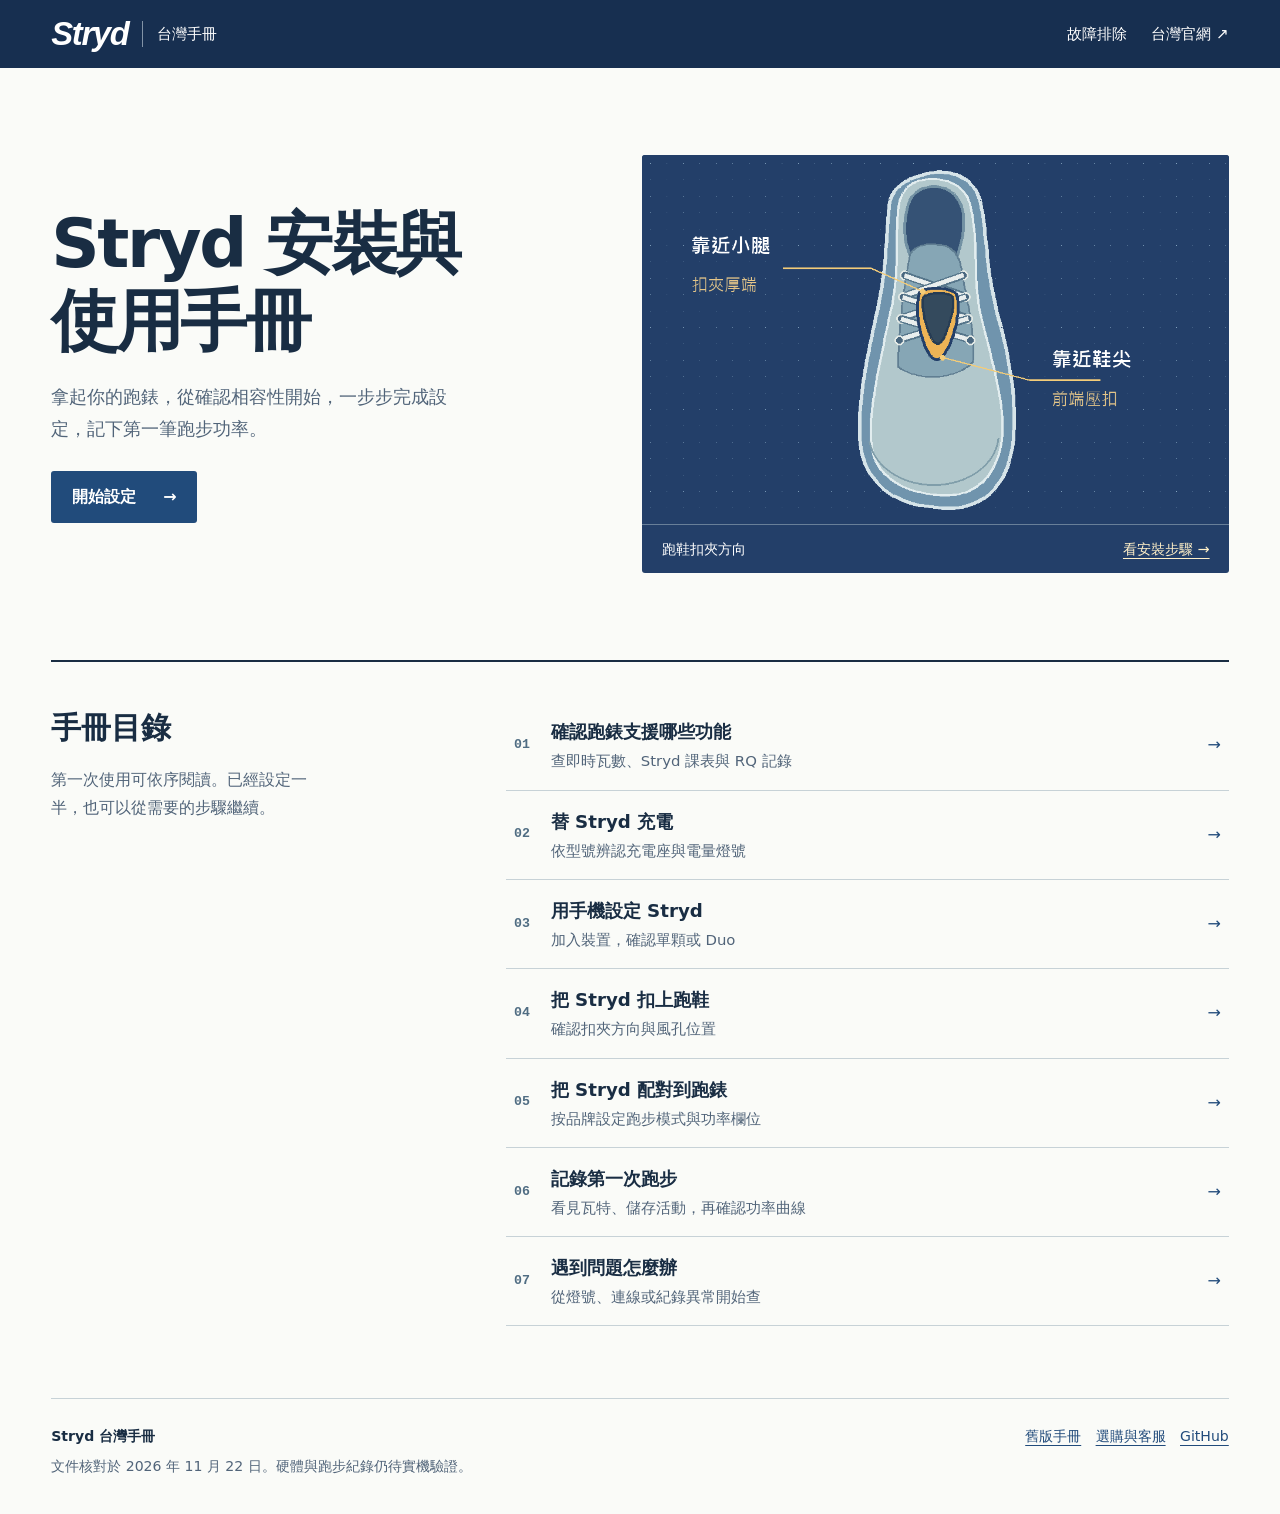
==== docs/index.html @ 36c92deb "建立繁中 Stryd 安裝手冊與 178 頁舊版對照" ====
<!doctype html>
<html lang="zh-Hant-TW">
<head>
<meta charset="utf-8">
<meta name="viewport" content="width=device-width, initial-scale=1">
<meta name="description" content="Stryd 台灣繁體中文安裝與使用手冊。依跑錶確認即時功率、課表與 RQ 同步，完成充電、鞋扣、配對和第一次跑步。">
<meta name="theme-color" content="#172f50">
<title>Stryd 台灣｜安裝與使用手冊</title>
<link rel="stylesheet" href="assets/manual.css">
<script defer src="assets/manual.js"></script>
</head>
<body>
<a class="skip" href="#main">跳至主要內容</a>
<header><div class="bar"><a class="brand" href="#home" aria-label="Stryd 台灣手冊首頁"><b>Stryd</b><span>台灣手冊</span></a>
<nav aria-label="常用連結"><a href="#help">故障排除</a><a class="twlink" href="https://www.stryd.tw/">台灣官網 ↗</a></nav></div></header>
<main id="main" tabindex="-1">
<section id="home" aria-labelledby="home-title">
<div class="hero"><div class="hero-copy"><h1 id="home-title" tabindex="-1">Stryd 安裝與<br>使用手冊</h1>
<p>拿起你的跑錶，從確認相容性開始，一步步完成設定，記下第一筆跑步功率。</p>
<a href="#watch" class="start">開始設定 <span aria-hidden="true">→</span></a>
</div><figure class="cover"><img src="assets/shoe-orientation.png" width="1000" height="630" alt="鞋面俯視示意，扣夾厚端朝小腿，前端壓扣朝鞋尖。">
<figcaption><span>跑鞋扣夾方向</span><a href="#shoe">看安裝步驟 →</a></figcaption></figure></div>
<div class="directory"><div class="directory-intro"><h2>手冊目錄</h2><p>第一次使用可依序閱讀。已經設定一半，也可以從需要的步驟繼續。</p></div>
<ol class="index-list"><li><a href="#watch"><span class="number">01</span><span><strong>確認跑錶支援哪些功能</strong><small>查即時瓦數、Stryd 課表與 RQ 記錄</small></span><span class="arrow" aria-hidden="true">→</span></a></li>
<li><a href="#charge"><span class="number">02</span><span><strong>替 Stryd 充電</strong><small>依型號辨認充電座與電量燈號</small></span><span class="arrow" aria-hidden="true">→</span></a></li>
<li><a href="#phone"><span class="number">03</span><span><strong>用手機設定 Stryd</strong><small>加入裝置，確認單顆或 Duo</small></span><span class="arrow" aria-hidden="true">→</span></a></li>
<li><a href="#shoe"><span class="number">04</span><span><strong>把 Stryd 扣上跑鞋</strong><small>確認扣夾方向與風孔位置</small></span><span class="arrow" aria-hidden="true">→</span></a></li>
<li><a href="#pair"><span class="number">05</span><span><strong>把 Stryd 配對到跑錶</strong><small>按品牌設定跑步模式與功率欄位</small></span><span class="arrow" aria-hidden="true">→</span></a></li>
<li><a href="#run"><span class="number">06</span><span><strong>記錄第一次跑步</strong><small>看見瓦特、儲存活動，再確認功率曲線</small></span><span class="arrow" aria-hidden="true">→</span></a></li>
<li><a href="#help"><span class="number">07</span><span><strong>遇到問題怎麼辦</strong><small>從燈號、連線或紀錄異常開始查</small></span><span class="arrow" aria-hidden="true">→</span></a></li></ol></div></section>
<div class="reading"><aside><a class="back" href="#home">← 手冊首頁</a><details class="mobile-menu"><summary>章節目錄</summary><nav aria-label="手機章節"><a href="#watch"><span class="number">01</span>選跑錶</a>
<a href="#charge"><span class="number">02</span>充電</a>
<a href="#phone"><span class="number">03</span>手機設定</a>
<a href="#shoe"><span class="number">04</span>安裝鞋扣</a>
<a href="#pair"><span class="number">05</span>跑錶配對</a>
<a href="#run"><span class="number">06</span>第一次跑步</a>
<a href="#help"><span class="number">07</span>故障排除</a></nav></details>
<nav class="rail" aria-label="章節目錄"><a href="#watch"><span class="number">01</span>選跑錶</a>
<a href="#charge"><span class="number">02</span>充電</a>
<a href="#phone"><span class="number">03</span>手機設定</a>
<a href="#shoe"><span class="number">04</span>安裝鞋扣</a>
<a href="#pair"><span class="number">05</span>跑錶配對</a>
<a href="#run"><span class="number">06</span>第一次跑步</a>
<a href="#help"><span class="number">07</span>故障排除</a></nav></aside>
<div class="chapters"><article id="watch" class="chapter" aria-labelledby="title-watch">
<div class="chapter-meta">安裝與使用手冊 <span>/</span> 01・共 07 節</div>
<h2 id="title-watch" tabindex="-1">確認跑錶支援哪些功能</h2><p class="dek">查即時瓦數、Stryd 課表與 RQ 記錄。</p>
<p>先在手錶的「關於」或手機的裝置頁查完整型號。同系列的不同版本也可能用不同方式執行課表，例如 Forerunner 245 和 245 Music。</p>
<div id="watch-filter" hidden><label for="brand-select">我的跑錶品牌</label><select id="brand-select"><option value="">全部品牌</option></select><span id="filter-status" role="status"></span></div>
<div class="table-wrap" role="region" aria-label="錶款與功能對照" tabindex="0">
<table>
<caption>常見錶款與三項功能</caption>
<thead><tr><th scope="col">跑錶／型號例</th><th scope="col">看 Stryd 即時瓦數</th><th scope="col">執行 Stryd 平台課表</th><th scope="col">跑後送到 RQ</th></tr></thead>
<tbody>
<tr><th scope="row"><a href="#pair-garmin">Garmin</a><br>Forerunner 165、245 Music、255、265、955、965、970；fēnix 7、8</th><td>Stryd Zones 欄位</td><td>可，透過 Garmin 行事曆</td><td>Garmin Connect</td></tr>
<tr><th scope="row"><a href="#pair-garmin">其他 Garmin</a><br>Forerunner 55、245；Instinct 2</th><td>Stryd Zones 欄位</td><td>55、245 用 Stryd Workout App；Instinct 2 僅列記錄功能</td><td>Garmin Connect</td></tr>
<tr><th scope="row"><a href="#pair-coros">COROS</a><br>PACE 2、3、4、Pro；APEX、APEX Pro、APEX 2、2 Pro、4；VERTIX、2、2S</th><td>跑步功率欄位</td><td>可，透過 COROS 行事曆</td><td>COROS</td></tr>
<tr><th scope="row"><a href="#pair-coros">COROS</a><br>NOMAD</th><td>支援外接 Stryd</td><td>原廠未列，待確認</td><td>COROS</td></tr>
<tr><th scope="row"><a href="#pair-apple">Apple Watch</a><br>如 Series 8、SE 2、Ultra 2</th><td>Stryd 手錶 App</td><td>可，在 Stryd App 執行</td><td>Apple 健康／RQ iOS</td></tr>
<tr><th scope="row"><a href="#pair-wear">Wear OS 3 以上</a><br>可安裝 Stryd Wear 的 Pixel Watch、Galaxy Watch</th><td>Stryd Wear</td><td>可，在 Stryd Wear 執行當日課表</td><td>可試 FIT 檔</td></tr>
<tr><th scope="row"><a href="#pair-suunto">Suunto</a><br>如 9、Race、Vertical 系列</th><td>支援的跑步模式</td><td>無直接匯入</td><td>可試 FIT 檔</td></tr>
<tr><th scope="row"><a href="#pair-polar">Polar</a><br>如 Pacer Pro、Vantage V3</th><td>跑步功率欄位</td><td>無直接匯入</td><td>可試 FIT 檔</td></tr>
<tr><th scope="row"><a href="#pair-amazfit">Amazfit</a><br>Balance 2</th><td>Stryd Power 欄位</td><td>無直接匯入</td><td>可試 FIT 檔</td></tr>
<tr><th scope="row"><a href="#pair-wahoo">Wahoo</a><br>ELEMNT RIVAL</th><td>跑步功率欄位</td><td>無直接匯入；可另用 TrainingPeaks</td><td>可試 FIT 檔</td></tr>
</tbody></table>
</div>
<p><strong>要把功率送到 RQ？</strong>最後一欄列的是活動傳送管道。請先記一次短跑，再到 RQ 檢查同一筆紀錄的瓦數。各錶款經不同管道傳送後是否保留功率，仍待實機驗證。<a href="#pair-rq">檢查 RQ 功率紀錄</a></p>
<p><strong>COROS PACE Pro 和 VERTIX 2S</strong> 均列在 Stryd 的相容機型頁，可使用行事曆課表。原廠設定頁開頭列舉機型時漏列這兩款，仍待逐型上錶確認。<a href="https://help.stryd.com/en/articles/6879255-coros-compatibility-with-stryd">核對原廠錶款名單</a></p>
<details><summary>我的錶是 COROS NOMAD、PACE 1，或沒有列在表裡</summary>
<p>COROS 列出 NOMAD 可連接 Stryd 並顯示功率。Stryd 的課表相容清單尚未列出 NOMAD，課表請先向原廠確認。PACE 1 與 Kiprun 500 在 Stryd 清單上列為不相容。<a href="https://support.coros.com/hc/en-us/articles/360048953391-Pairing-Stryd-with-Your-COROS-Watch">COROS 配對清單</a> · <a href="https://help.stryd.com/en/articles/6879255-coros-compatibility-with-stryd">Stryd 的 COROS 錶款清單</a></p>
<p>若錶上只能顯示配速或距離，仍可用手機 Stryd App 看功率與記錄。單顆 Stryd 也可跑後離線同步；Duo 出門前須連上相容跑錶或手機 App 才能記錄。<a href="#pair-mobile">用手機記錄</a> · <a href="https://help.stryd.com/en/articles/6879266-can-i-use-stryd-without-a-compatible-watch">原廠無相容跑錶指南</a></p>
</details>
<p class="sources"><a href="https://www.stryd.tw/post/stryd-5-watch-compatibility">台灣跑錶選購指南</a> · <a href="https://help.stryd.com/en/articles/13144031-compatible-watches-with-stryd">原廠各品牌比較</a> · <a href="https://help.stryd.com/en/articles/6879256-garmin-compatibility-with-stryd">Garmin 完整分級</a></p>

<nav class="paging" aria-label="前後章節"><a href="#home">← 手冊首頁</a><a class="next" href="#charge">下一步・充電 →</a></nav></article>
<article id="charge" class="chapter" aria-labelledby="title-charge">
<div class="chapter-meta">安裝與使用手冊 <span>/</span> 02・共 07 節</div>
<h2 id="title-charge" tabindex="-1">替 Stryd 充電</h2><p class="dek">依型號辨認充電座與電量燈號。</p>
<p>先拿出感測器和同一代的充電器。新機第一次接上電源會離開運送模式。Duo 有兩顆，兩顆都要充電。</p>
<ol>
  <li><strong>Stryd 5.0</strong>：將 USB-C 線接到磁吸鑰匙圈充電器與 USB 電源，再把感測器吸上充電器。在充電器上亮綠燈代表已充飽。</li>
  <li><strong>取下後再確認電量。</strong>用手指在 5.0 上連點兩下。綠燈表示電量充足，黃燈可在跑後補電，紅燈請先充電。</li>
</ol>
<details><summary>我用 Next Gen、風阻版或更早的型號</summary>
  <p>Next Gen 使用專用 USB-C 充電座。充電時橘燈明暗交替，充滿後恆亮。風阻版請用對應的充電座。早期無風阻款若底部沒有金屬接點，請用 Qi 無線充電盤。部分舊款電量充足時會熄燈。</p>
  <p>完成手機配對後，可在 Stryd App 的裝置資訊核對型號。2–13 是無風阻款，14–25 是風阻款，26–27 是 Next Gen，30 以上是 5.0。早期 Stryd Live 原始版本只記錄配速與距離；胸戴式 Pioneer 另有專屬說明。<a href="https://help.stryd.com/en/articles/8981054-deprecated-stryd-hardware-faq">早期產品說明</a></p>
</details>
<p class="check"><strong>完成確認</strong>　感測器已有電。若充電後沒有反應，先<a href="#help">查充電與燈號問題</a>。</p>
<p class="sources"><a href="https://help.stryd.com/en/articles/8913569-getting-started-with-stryd-single-pod">原廠首次充電說明</a> · <a href="https://help.stryd.com/en/articles/6879056-stryd-pod-technical-specifications-and-faq">各代型號與燈號</a> · <a href="https://help.stryd.com/en/articles/6879052-accessories-purchasing-chargers-clips-for-stryd">各代適用配件</a></p>

<nav class="paging" aria-label="前後章節"><a href="#watch">← 選跑錶</a><a class="next" href="#phone">下一步・手機設定 →</a></nav></article>
<article id="phone" class="chapter" aria-labelledby="title-phone">
<div class="chapter-meta">安裝與使用手冊 <span>/</span> 03・共 07 節</div>
<h2 id="title-phone" tabindex="-1">用手機設定 Stryd</h2><p class="dek">加入裝置，確認單顆或 Duo。</p>
<ol>
  <li><strong>安裝 Stryd App，登入或建立帳號。</strong>下載 <a href="https://apps.apple.com/tw/app/stryd/id938379154">iPhone 版</a>或 <a href="https://play.google.com/store/apps/details?id=com.stryd.pioneer">Android 版</a>。開啟手機藍牙，允許 App 使用藍牙，並在個人資料核對身高、體重與單位。體重會影響功率讀值。</li>
  <li><strong>在 App 裡找感測器。</strong>取下充電器，把一顆感測器靠近手機。在首次設定或右上角齒輪 <b lang="en">Settings</b> 選 <b lang="en">Pair Stryd</b>。依畫面按 <b lang="en">Continue</b>、<b lang="en">Pair</b>，找到時感測器會閃燈。</li>
  <li><strong>確認韌體。</strong>進入 <b lang="en">Settings → Paired Devices</b>，點選已配對的 Stryd。若顯示 <b lang="en">Firmware Update</b>，依提示更新，感測器放在手機旁，App 持續開在前景直到完成。</li>
</ol>
<details><summary>我有兩顆，要組成 Duo</summary>
  <p>準備兩顆 5.0，或兩顆 Next Gen。這兩代各自成組。第一顆配好後，選 <b lang="en">Pair a Second Stryd Pod</b>，依提示加入第二顆。兩顆都會閃燈。若提示更新，等兩顆都更新完成。</p>
  <p>回到裝置清單確認顯示 <b lang="en">Stryd Duo</b>。若用 Garmin，可先在裝置資訊記下組成 Duo 後的 ANT+ ID，配錶時用它核對裝置。</p>
</details>
<p class="check"><strong>完成確認</strong>　App 的已配對裝置顯示你的 Stryd 或 Stryd Duo。把感測器移離充電器並連線後，可在這裡查看電量。</p>
<p class="sources"><a href="https://help.stryd.com/en/articles/8913569-getting-started-with-stryd-single-pod">原廠單顆配對</a> · <a href="https://help.stryd.com/en/articles/8538807-pair-stryd-duo-in-the-stryd-mobile-app">原廠 Duo 配對</a> · <a href="https://help.stryd.com/en/articles/8977365-stryd-hardware-common-questions">電量與體重設定</a></p>

<nav class="paging" aria-label="前後章節"><a href="#charge">← 充電</a><a class="next" href="#shoe">下一步・安裝鞋扣 →</a></nav></article>
<article id="shoe" class="chapter" aria-labelledby="title-shoe">
<div class="chapter-meta">安裝與使用手冊 <span>/</span> 04・共 07 節</div>
<h2 id="title-shoe" tabindex="-1">把 Stryd 扣上跑鞋</h2><p class="dek">確認扣夾方向與風孔位置。</p>
<figure class="shoe"><img src="assets/shoe-orientation.png" width="1000" height="630" alt="從鞋面上方看，扣夾厚端朝小腿，前端壓扣朝鞋尖。"><figcaption>扣夾方向示意。以穿鞋者的腳為準。</figcaption></figure>
<ol>
  <li><strong>把鞋扣穿在鞋帶下方。</strong>使用與感測器同代的鞋扣。讓鞋扣落在鞋面中央，厚的一端朝腳踝，前端卡榫朝鞋尖。用四股鞋帶固定；若需用五股，先確認鞋帶沒有蓋住迎風孔。</li>
  <li><strong>先放寬端，再壓前端。</strong>感測器平面朝鞋面，把寬的一端卡進靠腳踝的厚端，再往下壓靠鞋尖的一端，直到聽見卡入聲。</li>
  <li><strong>輕碰檢查。</strong>感測器要貼穩、居中。斜鞋帶款式也要對準鞋子前進的方向。Duo 在左右鞋各扣一顆，用相近的位置固定。</li>
</ol>
<details><summary>換鞋時怎麼取下？</summary>
  <p>按下靠鞋尖的鞋扣卡榫，讓感測器鬆開後再取出。換鞋時盡量維持相同位置與方向。原廠圖文內有四股鞋帶、五股鞋帶、拆卸與斜鞋帶影片，可依鞋款觀看。</p>
</details>
<p class="check"><strong>完成確認</strong>　感測器已扣緊，鞋帶沒有擋到迎風孔，走幾步也不會晃動。</p>
<p class="sources"><a href="https://help.stryd.com/en/articles/8913569-getting-started-with-stryd-single-pod">看原廠扣鞋與拆卸示範（Step 4）</a> · <a href="https://help.stryd.com/en/articles/6879062-pace-distance-accuracy-how-to-understand-test-and-fine-tune-stryd-s-pace-distance">原廠鞋面安裝位置說明</a></p>

<nav class="paging" aria-label="前後章節"><a href="#phone">← 手機設定</a><a class="next" href="#pair">下一步・跑錶配對 →</a></nav></article>
<article id="pair" class="chapter" aria-labelledby="title-pair">
<div class="chapter-meta">安裝與使用手冊 <span>/</span> 05・共 07 節</div>
<h2 id="title-pair" tabindex="-1">把 Stryd 配對到跑錶</h2><p class="dek">按品牌設定跑步模式與功率欄位。</p>
<p>穿上已扣好 Stryd 的跑鞋，移動腳讓感測器喚醒，再打開自己平常使用的跑步模式。選下方品牌查看配對位置與成功畫面。</p>
<details id="pair-garmin"><summary>Garmin｜將 Stryd Zones 加到跑步畫面</summary>
<ol>
<li>在手機的 Stryd App 打開設定 → Connected Accounts，連接 Garmin Connect；若也要同步課表，開啟匯入活動及匯出課表權限。在已配對 Stryd 的裝置頁記下 ANT+ ID。</li>
<li>在手機開啟 Connect IQ，為這支錶安裝 <strong>Stryd Zones</strong> 資料欄位。在欄位設定填入自己的 Stryd 使用者名稱與 ANT+ ID，儲存並同步手錶。</li>
<li>手錶進入「感測器與配件」→「新增」→「步頻感測器／Foot Pod」。移動腳，選 <strong>FP-數字</strong>，核對數字與 ANT+ ID 相同。5.0 或 Duo 若搭配支援跑步動態的錶，可另配同組 ID 的 RD Pod。PWR 或藍牙 FP-STRYD 不是這一步要啟用的連線。</li>
<li>手錶進入「跑步」→「跑步設定」→「資料畫面」，新增一欄 Connect IQ → Stryd Zones。若這個跑步模式有 Garmin 內建「跑步功率」，關閉它以免混入另一組瓦數。在「系統」→「資料記錄」可選每秒記錄。</li>
</ol>
<p><strong>試跑時看這裡：</strong>切到剛加入的 Stryd Zones 畫面，小跑時瓦數會跟著變。越野或跑步機模式要分別加入欄位。若要執行課表，支援行事曆的錶在「訓練」→「訓練行事曆」選當天課表；Forerunner 55 等指定舊款則開啟獨立的 Stryd Workout App。</p>
<p class="sources"><a href="https://apps.garmin.com/en-us/apps/18fb2cf0-1a4b-430d-ad66-988c847421f4">Connect IQ 的 Stryd Zones</a> · <a href="https://help.stryd.com/en/articles/8594075-stryd-zones-data-fields-and-garmin-watch-setup-with-stryd-and-stryd-duo">原廠設定步驟</a> · <a href="https://help.stryd.com/en/articles/6879256-garmin-compatibility-with-stryd">按型號查課表方式</a></p>
</details>
<details id="pair-coros"><summary>COROS｜配對 STRYD 並加入跑步功率</summary>
<ol>
<li>手錶進入「系統」→「配件」→「新增」。PACE 2、APEX／APEX Pro、VERTIX 選 ANT+；PACE 3／4／Pro、APEX 2／2 Pro／4、VERTIX 2／2S、NOMAD 選藍牙。ANT+ 搜尋時選 <strong>STRYD</strong>；藍牙則辨識 Stryd5 或 StrydX。Duo 只要選其中一個感測器。</li>
<li>在 COROS App 的裝置頁選手錶 → 活動設定 → 跑步 → 活動資料頁，加入 Running Power（跑步功率）並儲存。回到錶上的跑步起始畫面，等 <strong>S 圖示常亮</strong>才開始，小跑時查看瓦數。</li>
<li>要將紀錄送到 Stryd，在 Stryd App 設定 → Connected Accounts 連接 COROS，並允許跑步功率資料。要看 Duo 左右平衡，先等活動進入 Stryd，再到裝置頁執行 Offline Sync。</li>
</ol>
<p><strong>要跟 Stryd 課表跑：</strong>在 Stryd 的 COROS 帳號設定開啟 Import Activities、Export Workouts。首次在 COROS App 裝置頁打開 Training Plan Library，加入 Stryd Training Plan。等兩邊行事曆出現近期課表、手機同步手錶後，到錶上 Training Plan 選今天。原廠只推送未來七天，彈性分段可能需要按圈鍵換段。</p>
<p class="sources"><a href="https://support.coros.com/hc/en-us/articles/360048953391-Pairing-Stryd-with-Your-COROS-Watch">COROS 各型號配對方式</a> · <a href="https://help.stryd.com/en/articles/6960869-coros-setup-with-stryd">Stryd 課表設定與限制</a></p>
</details>
<details id="pair-apple"><summary>Apple Watch｜在手錶的 Stryd App 開跑</summary>
<ol>
<li>先在 iPhone 的 Stryd App 配對感測器，再開 iPhone 的「Watch」App，找到 Stryd 並安裝到手錶。舊錶先看 App Store 的「相容性」；本次核對台灣版需要 watchOS 9.2 以上。</li>
<li>解鎖手錶並開啟 Stryd。若錶面提示配對，到 iPhone 的 Stryd 設定點 Pair Apple Watch。</li>
<li>在手錶的 Stryd App 選 Open Run 或戶外跑步，等感測器連線後開始。試跑時看功率，結束後在 Stryd 行事曆查看同一筆活動。若 Stryd 行事曆已排課，可從 Upcoming Runs 選課表。</li>
</ol>
<p class="sources"><a href="https://apps.apple.com/tw/app/stryd/id938379154">台灣 App Store 安裝條件</a> · <a href="https://help.stryd.com/en/articles/6950413-apple-watch-setup-with-stryd">原廠 Apple Watch 步驟</a></p>
</details>
<details id="pair-wear"><summary>Pixel Watch／Galaxy Watch｜使用 Stryd Wear</summary>
<p>確認手錶是 Wear OS 3 以上。在 Android 手機的 Stryd App 配對感測器，從 Google Play 安裝 Stryd Wear 至手錶。用同一個 Stryd 帳號登入手錶，允許鄰近裝置與定位。</p>
<p>手錶選 Run → Free Run，等裝置已連線再開始；小跑時查看瓦數。Stryd 行事曆有當日課表時，改選 Today’s Workout。較早採 Tizen 的 Galaxy Watch 請查舊款適用方案。<a href="https://help.stryd.com/en/articles/12976807-android-wear-os-setup-with-stryd">原廠 Wear OS 指南與舊款說明</a></p>
</details>
<details id="pair-suunto"><summary>Suunto｜配對 Foot Pod，選擇含功率的運動模式</summary>
<p>以 Suunto 9／Spartan 為例，在設定 → 連線 → 配對感測器選 Foot Pod。移動腳，等配對完成；在已配對裝置的 Foot Pod 設定關閉自動校正。到手機 Suunto App 選手錶 → 自訂運動模式，建立含「功率」欄位的跑步畫面並同步。用該模式起跑，確認功率隨腳步更新。</p>
<p>Race、Vertical 等系列可依錶上可用的感測器或 SuuntoPlus 選項設定。Ambit 3 若要功率須以 Power POD 配對，Ambit 3 Run 不支援 Stryd 功率。<a href="https://help.stryd.com/en/articles/6879259-suunto-compatibility-with-stryd">Suunto 各型號差異</a> · <a href="https://help.stryd.com/en/articles/6891946-suunto-3-5-9-spartan-vertical-race-run-and-ambit-3-setup-with-stryd">原廠分機型設定</a></p>
</details>
<details id="pair-polar"><summary>Polar｜在 Polar Flow 加入功率欄位</summary>
<p>以 Pacer Pro、Vantage 為例，手錶選設定 → 一般設定 → 配對與同步 → 配對感測器，把跑鞋移近手錶確認配對。Duo 只選一個 Stryd5 或 StrydX。到 Polar Flow 編輯「跑步」運動內容，在 Training Views 加入功率，儲存並同步。</p>
<p>手錶選同一運動內容，等步頻感測器圖示常亮，小跑時切到功率欄。若 Polar Flow 活動已進入 Stryd，可於 Stryd 裝置頁離線同步補進階指標。<a href="https://help.stryd.com/en/articles/6906804-polar-pacer-pro-vantage-and-gritx-set-up-with-stryd">原廠 Polar 設定</a></p>
</details>
<details id="pair-amazfit"><summary>Amazfit Balance 2｜在運動配件新增 Stryd</summary>
<p>以 Zepp 更新手錶後，在錶上「設定」→ Workout Accessory 選自己的 Stryd5 或 StrydX。進入跑步模式 → Settings → More → Data Page，加入 Stryd Power；試跑時確認瓦數有變化。要讓跑後活動進入 Stryd，在 Stryd App 設定 → Connected Accounts 連接 Zepp。<a href="https://help.stryd.com/en/articles/12702410-getting-started-with-amazfit-and-stryd">原廠 Balance 2 步驟</a></p>
</details>
<details id="pair-wahoo"><summary>Wahoo ELEMNT RIVAL｜儲存 Foot Pod 並加入功率</summary>
<p>在手錶設定 → Sensors → Pair New，移動腳，選 Footpod 並儲存。用 ELEMNT 手機 App 開啟 Workout Profiles → Running → Workout Pages，在常用頁加入功率。手錶選 Running，移動時確認瓦數更新。若要自動送到 Stryd，在 Stryd App 的 Connected Accounts 連接 Wahoo。<a href="https://help.stryd.com/en/articles/6879696-wahoo-elemnt-rival-and-stryd-setup">原廠 RIVAL 步驟</a></p>
</details>
<details id="pair-mobile"><summary>沒有相容跑錶｜用手機記錄</summary>
<p>將手機帶在身上，在 Stryd App 查看感測器已連線，進入行事曆 →「＋」→ Start Run，選戶外或室內再開始記錄。移動時應出現瓦數；跑完停止、儲存，回到行事曆開啟這筆活動。<a href="https://help.stryd.com/en/articles/9180781-first-run-with-the-stryd-app">手機首跑圖解</a></p>
</details>
<details id="pair-rq"><summary>使用 RQ 跑力｜檢查這筆跑步有沒有瓦數</summary>
<ol>
<li><strong>先連接紀錄來源。</strong>Garmin 或 COROS 用戶可在 RQ App「更多」→「連接裝置」選對應品牌，以平常記錄活動的帳號授權。Apple Watch 用戶先確認該筆活動已寫入 iPhone「健康」，再於 RQ 的「連接裝置」→「健康」授權，從紀錄列表上傳。</li>
<li><strong>儲存短跑，再檢查同一筆活動。</strong>先確認 Garmin Connect、COROS 或 Stryd 有本次瓦數，再到 RQ 行事曆開啟相同日期與起跑時間的跑步，查看是否有功率數值或曲線。若只有時間、距離，先保留原始紀錄；該路徑的功率傳送仍待確認。</li>
<li><strong>使用其他錶款或缺欄位。</strong>有原始 FIT 檔時可用 RQ 網站的「上傳紀錄」手動匯入。若活動在 Stryd PowerCenter，於電腦開啟行事曆，選該次活動並下載 FIT。另經 Strava 轉傳可能減少資料；同一筆跑步以單一來源為主，若已匯入但缺欄位，先向客服確認，避免重複上傳。</li>
</ol>
<p class="sources"><a href="https://www.runningquotient.com/help/watch">RQ 上傳指南</a> · <a href="https://www.runningquotient.com/help/apple-health">Apple 健康操作</a> · <a href="https://www.runningquotient.com/help/manually">手動上傳 FIT</a> · <a href="https://help.stryd.com/en/articles/6879381-how-to-export-your-activity-data-from-stryd-powercenter">如何從 PowerCenter 匯出</a></p>
</details>

<nav class="paging" aria-label="前後章節"><a href="#shoe">← 安裝鞋扣</a><a class="next" href="#run">下一步・第一次跑步 →</a></nav></article>
<article id="run" class="chapter" aria-labelledby="title-run">
<div class="chapter-meta">安裝與使用手冊 <span>/</span> 06・共 07 節</div>
<h2 id="title-run" tabindex="-1">記錄第一次跑步</h2><p class="dek">看見瓦特、儲存活動，再確認功率曲線。</p>
<p>先在熟悉的路線輕鬆跑一小段。這趟只要確認兩件事：跑動時看得到 Stryd 瓦數，儲存後找得到同一段功率曲線。</p>
<ol>
  <li><strong>起跑前看連線。</strong>穿好跑鞋、移動幾步，打開剛設定的跑步模式，在感測器畫面確認 Stryd 已連線。若手錶也能從手腕估算功率，請依<a href="#pair">該錶款配對說明</a>核對資料來源。使用 Garmin Stryd Zones 的跑者，切到這個欄位。</li>
  <li><strong>啟動活動。</strong>按下開始，確認時間持續增加。慢跑一小段，在安全處查看功率（W）是否隨跑動更新。Duo 必須由相容手錶或 Stryd App 開始記錄，才會將這次跑步寫入感測器記憶體。</li>
  <li><strong>停止並儲存。</strong>在原本開始記錄的手錶或 App 結束活動，選擇「儲存」。用手錶記錄時，先同步至該品牌的 App。打開剛剛那一筆跑步，以開始時間、跑步時長及功率曲線核對結果。</li>
</ol>
<details><summary>沒有相容手錶，如何用手機記錄？</summary>
  <p>把已配對的 Stryd 扣上鞋，打開手機 Stryd App。從 <b lang="en">Calendar</b>（行事曆）的「＋」選 <b lang="en">Start Run</b>，選 <b lang="en">Outdoor</b>（戶外）或 <b lang="en">Indoor</b>（室內），按播放鍵開始。結束時按停止，再按 <b lang="en">Finish Run</b> 保留活動。回行事曆點開這一筆即可看功率。</p>
</details>
<details><summary>我要在 Stryd 裡看完整資料</summary>
  <p>若使用 COROS、Polar 或 Suunto，先讓手錶品牌的活動匯入 Stryd，再用手機補上感測器內的進階數據。靠近感測器，打開 Stryd App，依序進入 <b lang="en">Settings → Paired Devices → Stryd → Sync Stryd</b>。保持 App 在前景，待同步結束，在清單選相同時段的活動合併。</p>
  <p>若使用支援 Footpath 的 5.0 或 Next Gen，足跡圖另需有效 Stryd 會籍及 Footpath 同步。基本跑步是否記錄成功，可直接看本次活動的功率曲線。</p>
</details>
<p class="check"><strong>完成確認</strong>　你能在剛儲存的那筆活動裡，找到與試跑時段對應的瓦數變化。要傳到 RQ，再到 RQ 開啟同一筆，確認其中也有功率資料。</p>
<p class="sources"><a href="https://help.stryd.com/en/articles/9180781-first-run-with-the-stryd-app">原廠首次手機跑步</a> · <a href="https://help.stryd.com/en/articles/6879266-can-i-use-stryd-without-a-compatible-watch">單顆與 Duo 的記錄條件</a> · <a href="https://help.stryd.com/en/articles/6879327-offline-sync-uploading-pod-memory-to-the-stryd-mobile-app">補同步感測器資料</a> · <a href="https://help.stryd.com/en/articles/8538788-how-to-use-stryd-footpath-with-next-gen-stryd-duo">Footpath 同步說明</a></p>

<nav class="paging" aria-label="前後章節"><a href="#pair">← 跑錶配對</a><a class="next" href="#help">下一步・故障排除 →</a></nav></article>
<article id="help" class="chapter" aria-labelledby="title-help">
<div class="chapter-meta">安裝與使用手冊 <span>/</span> 07・共 07 節</div>
<h2 id="title-help" tabindex="-1">遇到問題怎麼辦</h2><p class="dek">從燈號、連線或紀錄異常開始查。</p>
<details><summary>放上充電器沒亮燈，或手機顯示 0%</summary>
  <p>先確認充電器屬於這一代，重新放好感測器，換一個可供電的 USB 孔。舊款充足時可能熄燈。若 App 在充電時顯示 0%，先把感測器取下，重新連線讀取電量。5.0 也可連點兩下看燈色。<a href="#charge">對照各代充電方式</a></p>
</details>
<details><summary>手機搜尋不到 Stryd</summary>
  <p>確認手機已開啟藍牙，並允許 Stryd App 存取；部分 Android 版本還需允許定位。先退出其他裝置的跑步畫面或關閉附近曾連線手錶的藍牙，避免它先占用連線。重開 Stryd App，在 <b lang="en">Settings → Pair Stryd</b> 重試。仍找不到，可重新啟動手機，並在感測器接上充電器時再試。<a href="https://help.stryd.com/en/articles/6879325-why-can-i-not-connect-stryd-to-my-phone">原廠手機連線排查</a></p>
</details>
<details><summary>手錶有配速，功率卻空白，或不知道瓦數來自哪裡</summary>
  <p>先回到實際使用的「跑步」活動，核對外接感測器名稱及連線狀態，依<a href="#pair">你的錶款說明</a>檢查功率欄位。若用 Garmin，確認活動內已加入 Stryd Zones。只支援步頻感測器的錶款可能僅能顯示配速與距離。也可先用手機 Stryd App 短跑一次，確認感測器本身能送出瓦數。</p>
</details>
<details><summary>Duo 只找到一顆，或跑完少了左右平衡資料</summary>
  <p>查看兩顆電量及型號。兩顆 5.0 或兩顆 Next Gen 才能組成 Duo。在手機的已配對裝置找 <b lang="en">Stryd Duo</b>，若只看到單顆，回到<a href="#phone">手機配對</a>加入第二顆。下次跑步前先用相容手錶或手機啟動記錄。已有活動但缺少進階欄位時，可依<a href="#run">首次跑步</a>中的離線同步步驟補資料。<a href="https://help.stryd.com/en/articles/13189582-faq-stryd-duo-stryd-footpath">原廠 Duo 指標排查</a></p>
</details>
<details><summary>手錶跑完有瓦數，RQ 裡卻沒有功率</summary>
  <p>從同一趟跑步往後查。先在手錶品牌的 App 找到相同起跑時間，打開功率圖；再檢查 RQ 已連結的來源帳號及該筆跑步。若來源已有功率、RQ 仍缺少，保留兩端畫面、活動時間和手錶型號。若來源本身沒有可用功率，回到<a href="#pair">手錶設定</a>確認欄位並重錄一筆短跑。</p>
</details>
<h3>聯絡 Stryd 台灣</h3>
<p>仍卡住時，可寄信給 <a href="mailto:support@stryd.tw">support@stryd.tw</a>。附上感測器世代、跑錶型號、手機系統、卡住的步驟或燈號，方便客服判斷。也可使用<a href="https://www.stryd.tw/">台灣官網的「聯繫我們」</a>。</p>
<p class="sources">本手冊依原廠文件整理，充電燈號、扣具、各手機和跑錶介面尚待實機複核。<a href="https://help.stryd.com/en/articles/8977365-stryd-hardware-common-questions">原廠硬體常見問題</a></p>

<nav class="paging" aria-label="前後章節"><a href="#run">← 第一次跑步</a><a class="next" href="#home">回手冊首頁 →</a></nav></article></div></div>
</main>
<footer><div><strong>Stryd 台灣手冊</strong><span>文件核對於 2026 年 11 月 22 日。硬體與跑步紀錄仍待實機驗證。</span></div>
<nav aria-label="其他資源"><a href="https://strydtaiwan.gitbook.io/stryd/">舊版手冊</a><a href="https://www.stryd.tw/">選購與客服</a><a href="https://github.com/rq90/stryd-tw-manual">GitHub</a></nav></footer>
</body></html>
---- docs/assets/manual.css ----
:root {
  --ink: #192d43;
  --blue: #214b7b;
  --muted: #516479;
  --paper: #fafbf8;
  --line: #c7d2d7;
  --soft: #eaf1f4;
  --gap: clamp(18px, 4vw, 72px);
  color: var(--ink);
  background: var(--paper);
  font: 100%/1.75 "Source Sans 3", "Microsoft JhengHei", "PingFang TC", system-ui, sans-serif;
  text-underline-offset: .23em;
  scrollbar-color: #8293a4 var(--paper);
}
* { box-sizing: border-box; }
body, figure, h1, h2, h3, p { margin: 0; }
body { overflow-wrap: anywhere; }
a { color: var(--blue); }
a:hover { text-decoration: underline; }
:focus-visible { outline: 3px solid #b05b08; outline-offset: 4px; }
::selection { background: #f4d5a0; color: #192d43; }
[hidden] { display: none !important; }
.skip { position: absolute; left: 12px; top: -8rem; z-index: 4; padding: 12px; background: white; }
.skip:focus { top: 5px; }
header { background: #172f50; color: #fff; }
.bar, main, footer { width: min(1190px, 100% - var(--gap) * 2); margin-inline: auto; }
.bar, .bar nav, .brand, footer nav { display: flex; align-items: center; gap: 1.5rem; }
.bar { justify-content: space-between; min-height: 68px; }
.bar a { color: #fff; text-decoration: none; }
.bar a:hover, footer a:hover, .rail a:hover, .back:hover { text-decoration: underline; }
.brand { gap: 14px; }
.brand b { font: italic 800 2.05rem/1 Arial, sans-serif; letter-spacing: -.04em; }
.brand span { border-left: 1px solid #8293a6; padding-left: 14px; }
.bar nav, .brand span { font-size: .94rem; }
.bar nav a { padding-block: .65rem; }
.hero { display: grid; grid-template-columns: 1fr 1.14fr; align-items: center; gap: clamp(24px,6vw,90px); padding: clamp(34px,6.8vw,96px) 0; }
.hero-copy h1 { font-size: clamp(3.0rem, 5.25vw, 5.15rem); font-weight: 800; letter-spacing: -.035em; line-height: 1.15; }
.hero-copy p { max-width: 23em; font-size: 1.13rem; margin: 1.3rem 0 1.65rem; color: var(--muted); }
.start, .next { display: inline-flex; align-items: center; justify-content: center; gap: 1.7rem; border-radius: 3px; padding: .75rem 1.3rem; font-weight: 700; text-decoration: none; }
.start { background: #214b7b; color: white; }
.start:hover, .next:hover { background: #123a68; color: #fff; }
.cover { background: #233f69; border-radius: 3px; overflow: hidden; color: white; }
img { display: block; width: 100%; height: auto; }
.cover figcaption { display: flex; justify-content: space-between; gap: 1rem; padding: .7rem 1.2rem; border-top: 1px solid #687f99; font-size: .9rem; }
.cover figcaption a { color: #fff0c8; }
.directory { display: grid; grid-template-columns: .73fr 1.35fr; gap: 5vw; padding: 2.45rem 0 4.5rem; border-top: 2px solid var(--ink); }
.directory h2 { font-size: 1.9rem; }
.directory-intro p { color: var(--muted); max-width: 17em; margin-top: .75rem; }
.index-list { list-style: none; margin: 0; padding: 0; }
.index-list li { border-bottom: 1px solid var(--line); }
.index-list a { display: flex; align-items: center; gap: 1.3rem; padding: .95rem .5rem; color: var(--ink); text-decoration: none; }
.index-list a:hover { background: var(--soft); }
.index-list strong { font-size: 1.14rem; }
.index-list small { display: block; color: var(--muted); font-size: .93rem; }
.number { font: 600 .83rem/1.4 "Consolas", monospace; font-variant-numeric: tabular-nums; color: #506d83; }
.arrow { margin-left: auto; color: var(--blue); }
.reading { display: grid; grid-template-columns: 190px minmax(0, 790px); gap: clamp(32px, 6vw, 100px); padding: 2.6rem 0 5rem; }
aside { align-self: start; position: sticky; top: 1.5rem; }
.back { display: inline-block; margin: .2rem 0 1.3rem; }
aside nav { display: grid; gap: .25rem; }
aside nav a { display: flex; align-items: baseline; gap: .9rem; padding: .58rem .8rem; color: var(--ink); text-decoration: none; }
aside nav a[aria-current="page"] { background: #dde8ee; border-radius: 3px; font-weight: 700; }
.mobile-menu { display: none; }
.chapter { padding-bottom: 2.4rem; }
.chapter-meta { color: var(--muted); font-size: .88rem; letter-spacing: .035em; }
.chapter-meta span { margin-inline: .5rem; color: #708093; }
.chapter h2 { font-size: clamp(2.05rem, 4.1vw, 3.5rem); letter-spacing: -.035em; line-height: 1.26; margin: .55rem 0 .7rem; }
.chapter .dek { font-size: 1.07rem; color: var(--muted); padding-bottom: 1.35rem; margin: 0 0 1.5rem; border-bottom: 2px solid var(--ink); }
.chapter h3 { margin: 2rem 0 .55rem; font-size: 1.35rem; line-height: 1.45; }
.chapter h4 { font-size: 1.08rem; margin: 1.25rem 0 .4rem; }
.chapter p { margin: .8rem 0; }
.chapter ol, .chapter ul { margin: .65rem 0 1rem; padding-inline-start: 1.65rem; }
.chapter li { padding: .28rem 0 .28rem .2rem; }
.chapter li::marker { color: var(--blue); font-weight: 700; }
.chapter details { border-block-end: 1px solid var(--line); }
summary { cursor: pointer; color: var(--blue); font-weight: 700; padding: .85rem .2rem; }
summary:hover { text-decoration: underline; }
.chapter details[open] { padding-bottom: .8rem; }
.chapter .check { background: #e6efed; color: #173f39; padding: .85rem 1rem; margin: 1.1rem 0; border-radius: 3px; }
.table-wrap { overflow-x: auto; max-width: 100%; margin: 1rem 0; }
#watch-filter { display: flex; align-items: center; flex-wrap: wrap; gap: .7rem; margin-block: 1.5rem; }
#watch-filter label { font-weight: 700; }
#brand-select { font: inherit; padding: .4rem .8rem; border: 1px solid #8294a3; background: white; color: var(--ink); border-radius: 3px; }
#filter-status, .sources { font-size: .9rem; color: var(--muted); }
caption { text-align: left; font-weight: 700; padding-bottom: .55rem; }
table { width: 100%; border-collapse: collapse; font-size: .94rem; line-height: 1.55; }
th, td { text-align: left; vertical-align: top; padding: .65rem; border-bottom: 1px solid var(--line); }
thead th { background: #e6edf2; color: var(--ink); }
tbody th { font-weight: 700; }
.shoe { max-width: 580px; margin: 1rem 0 2rem; }
.shoe figcaption { font-size: .91rem; color: var(--muted); margin-top: .45rem; }
.paging { display: flex; align-items: center; justify-content: space-between; gap: .8rem; flex-wrap: wrap; border-top: 1px solid var(--line); margin-top: 2.1rem; padding-top: 1.35rem; }
.next { background: var(--blue); color: white; }
footer { border-top: 1px solid var(--line); display: flex; justify-content: space-between; gap: 2rem; align-items: start; padding: 1.55rem 0 2.25rem; font-size: .88rem; }
footer strong, footer span { display: block; }
footer span { color: var(--muted); margin-top: .3rem; }
footer nav { flex-wrap: wrap; gap: .9rem; }
@media (max-width: 760px) {
  .bar { min-height: 59px; }
  .bar nav { gap: .9rem; }
  .brand { gap: .6rem; }
  .brand span { padding-left: .6rem; }
  .hero, .directory, .reading { grid-template-columns: 1fr; }
  .hero { gap: 1.6rem; padding: 2.2rem 0; }
  .hero-copy h1 { font-size: clamp(2.8rem, 9.5vw, 4.2rem); }
  .hero-copy h1 { text-wrap: balance; }
  .hero-copy p { margin: .9rem 0 1.15rem; }
  .directory { gap: .7rem; padding: 1.4rem 0 2.7rem; }
  .directory-intro p { max-width: unset; margin-top: .3rem; }
  .reading { display: block; padding: 1rem 0 2rem; }
  aside { position: static; margin-bottom: 1.2rem; }
  .back { margin: 0 0 .35rem; padding: .45rem 0; }
  .rail { display: none; }
  .mobile-menu { display: block; background: var(--soft); border-radius: 3px; }
  .mobile-menu summary { padding: .65rem .9rem; }
  .mobile-menu nav { padding: 0 .3rem .35rem; }
  .chapter { padding-bottom: .6rem; }
  .cover { max-width: 560px; }
  footer { flex-direction: column; gap: .8rem; }
}
@media (max-width: 590px) {
  #watch table, #watch caption, #watch tbody, #watch tbody tr, #watch tbody th { display: block; }
  #watch thead { position: absolute; clip-path: inset(50%); width: 1px; height: 1px; overflow: hidden; }
  #watch tbody tr { margin: .6rem 0 1.2rem; border: 1px solid var(--line); }
  #watch tbody th { background: var(--soft); }
  #watch td { display: grid; grid-template-columns: 5.6rem minmax(0,1fr); gap: .45rem; }
  #watch td:last-child { border-bottom: none; }
  #watch td::before { font-weight: 700; color: var(--muted); }
  #watch td:nth-child(2)::before { content: "即時瓦數"; }
  #watch td:nth-child(3)::before { content: "Stryd 課表"; }
  #watch td:nth-child(4)::before { content: "RQ 傳送管道"; }
}
@media (max-width: 410px) {
 .bar nav { gap: .65rem; }
 .brand span, .bar nav { font-size: .84rem; }
 .index-list a { gap: .75rem; }
}
@media print {
  header, aside, .paging, .start, footer nav, .index-list { display: none; }
  .reading, .chapter, #home { display: block !important; }
  .chapter { break-before: page; }
  details::details-content { display: contents; }
}
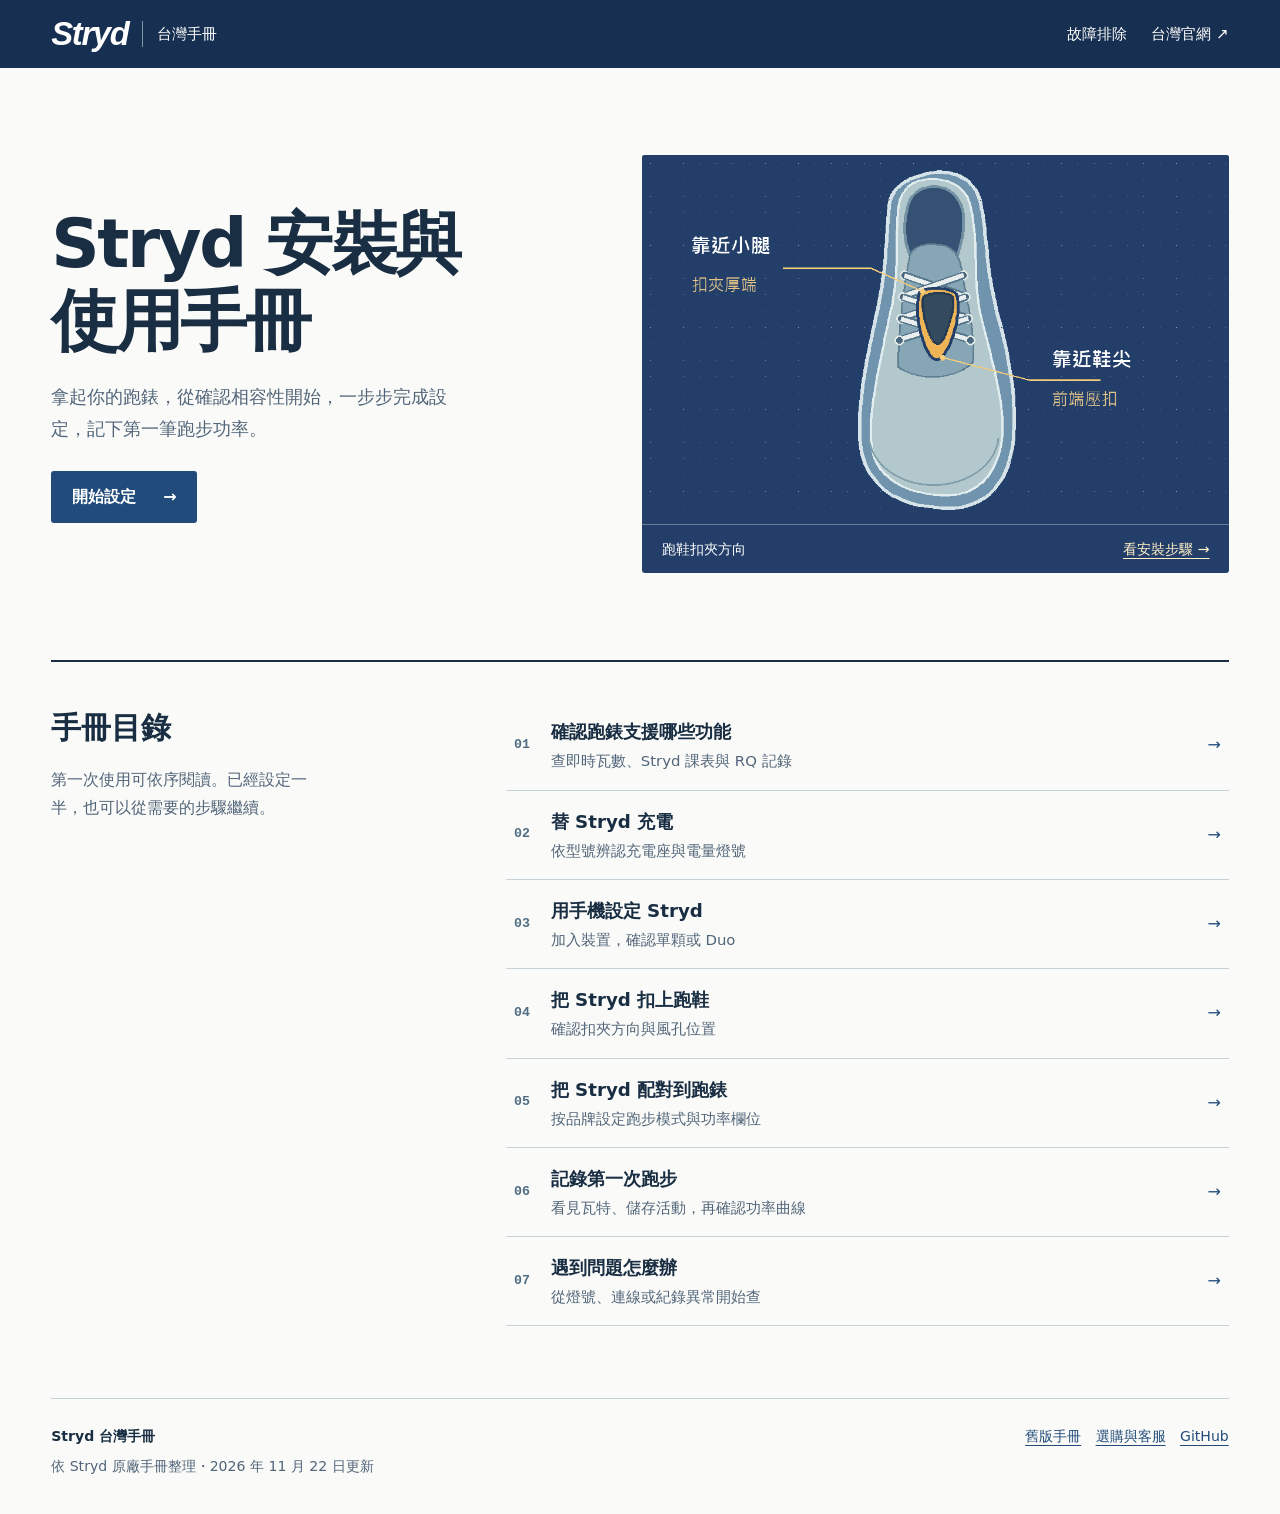
==== commit ce1f6bfe: "依美國原廠指南修正配對、課表與同步步驟" ====
--- a/docs/index.html
+++ b/docs/index.html
@@ -55,20 +55,20 @@
 <tr><th scope="row"><a href="#pair-garmin">Garmin</a><br>Forerunner 165、245 Music、255、265、955、965、970；fēnix 7、8</th><td>Stryd Zones 欄位</td><td>可，透過 Garmin 行事曆</td><td>Garmin Connect</td></tr>
 <tr><th scope="row"><a href="#pair-garmin">其他 Garmin</a><br>Forerunner 55、245；Instinct 2</th><td>Stryd Zones 欄位</td><td>55、245 用 Stryd Workout App；Instinct 2 僅列記錄功能</td><td>Garmin Connect</td></tr>
 <tr><th scope="row"><a href="#pair-coros">COROS</a><br>PACE 2、3、4、Pro；APEX、APEX Pro、APEX 2、2 Pro、4；VERTIX、2、2S</th><td>跑步功率欄位</td><td>可，透過 COROS 行事曆</td><td>COROS</td></tr>
-<tr><th scope="row"><a href="#pair-coros">COROS</a><br>NOMAD</th><td>支援外接 Stryd</td><td>原廠未列，待確認</td><td>COROS</td></tr>
+<tr><th scope="row"><a href="#pair-coros">COROS</a><br>NOMAD</th><td>支援外接 Stryd</td><td>Stryd 課表清單未列此型號</td><td>COROS</td></tr>
 <tr><th scope="row"><a href="#pair-apple">Apple Watch</a><br>如 Series 8、SE 2、Ultra 2</th><td>Stryd 手錶 App</td><td>可，在 Stryd App 執行</td><td>Apple 健康／RQ iOS</td></tr>
-<tr><th scope="row"><a href="#pair-wear">Wear OS 3 以上</a><br>可安裝 Stryd Wear 的 Pixel Watch、Galaxy Watch</th><td>Stryd Wear</td><td>可，在 Stryd Wear 執行當日課表</td><td>可試 FIT 檔</td></tr>
-<tr><th scope="row"><a href="#pair-suunto">Suunto</a><br>如 9、Race、Vertical 系列</th><td>支援的跑步模式</td><td>無直接匯入</td><td>可試 FIT 檔</td></tr>
-<tr><th scope="row"><a href="#pair-polar">Polar</a><br>如 Pacer Pro、Vantage V3</th><td>跑步功率欄位</td><td>無直接匯入</td><td>可試 FIT 檔</td></tr>
-<tr><th scope="row"><a href="#pair-amazfit">Amazfit</a><br>Balance 2</th><td>Stryd Power 欄位</td><td>無直接匯入</td><td>可試 FIT 檔</td></tr>
-<tr><th scope="row"><a href="#pair-wahoo">Wahoo</a><br>ELEMNT RIVAL</th><td>跑步功率欄位</td><td>無直接匯入；可另用 TrainingPeaks</td><td>可試 FIT 檔</td></tr>
+<tr><th scope="row"><a href="#pair-wear">Wear OS 3 以上</a><br>可安裝 Stryd Wear 的 Pixel Watch、Galaxy Watch</th><td>Stryd Wear</td><td>可，在 Stryd Wear 執行當日課表</td><td>手動匯入 FIT 檔</td></tr>
+<tr><th scope="row"><a href="#pair-suunto">Suunto</a><br>如 9、Race、Vertical 系列</th><td>支援的跑步模式</td><td>無直接匯入</td><td>手動匯入 FIT 檔</td></tr>
+<tr><th scope="row"><a href="#pair-polar">Polar</a><br>如 Pacer Pro、Vantage V3</th><td>跑步功率欄位</td><td>無直接匯入</td><td>手動匯入 FIT 檔</td></tr>
+<tr><th scope="row"><a href="#pair-amazfit">Amazfit</a><br>Balance 2</th><td>Stryd Power 欄位</td><td>無直接匯入</td><td>手動匯入 FIT 檔</td></tr>
+<tr><th scope="row"><a href="#pair-wahoo">Wahoo</a><br>ELEMNT RIVAL</th><td>跑步功率欄位</td><td>無直接匯入；可另用 TrainingPeaks</td><td>手動匯入 FIT 檔</td></tr>
 </tbody></table>
 </div>
-<p><strong>要把功率送到 RQ？</strong>最後一欄列的是活動傳送管道。請先記一次短跑，再到 RQ 檢查同一筆紀錄的瓦數。各錶款經不同管道傳送後是否保留功率，仍待實機驗證。<a href="#pair-rq">檢查 RQ 功率紀錄</a></p>
-<p><strong>COROS PACE Pro 和 VERTIX 2S</strong> 均列在 Stryd 的相容機型頁，可使用行事曆課表。原廠設定頁開頭列舉機型時漏列這兩款，仍待逐型上錶確認。<a href="https://help.stryd.com/en/articles/6879255-coros-compatibility-with-stryd">核對原廠錶款名單</a></p>
+<p><strong>要把功率送到 RQ？</strong>最後一欄列的是活動傳送管道。跑完後到 RQ 行事曆開啟同一筆紀錄，就能查看該筆活動是否含功率。<a href="#pair-rq">檢查 RQ 功率紀錄</a></p>
+<p><strong>COROS PACE Pro 和 VERTIX 2S</strong> 均列在 Stryd 的相容機型頁，可使用行事曆課表。<a href="https://help.stryd.com/en/articles/6879255-coros-compatibility-with-stryd">核對原廠錶款名單</a></p>
 <details><summary>我的錶是 COROS NOMAD、PACE 1，或沒有列在表裡</summary>
-<p>COROS 列出 NOMAD 可連接 Stryd 並顯示功率。Stryd 的課表相容清單尚未列出 NOMAD，課表請先向原廠確認。PACE 1 與 Kiprun 500 在 Stryd 清單上列為不相容。<a href="https://support.coros.com/hc/en-us/articles/360048953391-Pairing-Stryd-with-Your-COROS-Watch">COROS 配對清單</a> · <a href="https://help.stryd.com/en/articles/6879255-coros-compatibility-with-stryd">Stryd 的 COROS 錶款清單</a></p>
-<p>若錶上只能顯示配速或距離，仍可用手機 Stryd App 看功率與記錄。單顆 Stryd 也可跑後離線同步；Duo 出門前須連上相容跑錶或手機 App 才能記錄。<a href="#pair-mobile">用手機記錄</a> · <a href="https://help.stryd.com/en/articles/6879266-can-i-use-stryd-without-a-compatible-watch">原廠無相容跑錶指南</a></p>
+<p>COROS 列出 NOMAD 可連接 Stryd 並顯示功率。Stryd 的課表相容清單尚未列出 NOMAD。PACE 1 與 Kiprun 500 在 Stryd 清單上列為不相容。<a href="https://support.coros.com/hc/en-us/articles/360048953391-Pairing-Stryd-with-Your-COROS-Watch">COROS 配對清單</a> · <a href="https://help.stryd.com/en/articles/6879255-coros-compatibility-with-stryd">Stryd 的 COROS 錶款清單</a></p>
+<p>若錶上只能顯示配速或距離，仍可用手機 Stryd App 看功率與記錄。單顆 Stryd 也可跑後離線同步；使用 Duo 時，請在相容跑錶或手機 App 按下開始記錄。<a href="#pair-mobile">用手機記錄</a> · <a href="https://help.stryd.com/en/articles/6879266-can-i-use-stryd-without-a-compatible-watch">原廠無相容跑錶指南</a></p>
 </details>
 <p class="sources"><a href="https://www.stryd.tw/post/stryd-5-watch-compatibility">台灣跑錶選購指南</a> · <a href="https://help.stryd.com/en/articles/13144031-compatible-watches-with-stryd">原廠各品牌比較</a> · <a href="https://help.stryd.com/en/articles/6879256-garmin-compatibility-with-stryd">Garmin 完整分級</a></p>
 
@@ -79,10 +79,10 @@
 <p>先拿出感測器和同一代的充電器。新機第一次接上電源會離開運送模式。Duo 有兩顆，兩顆都要充電。</p>
 <ol>
   <li><strong>Stryd 5.0</strong>：將 USB-C 線接到磁吸鑰匙圈充電器與 USB 電源，再把感測器吸上充電器。在充電器上亮綠燈代表已充飽。</li>
-  <li><strong>取下後再確認電量。</strong>用手指在 5.0 上連點兩下。綠燈表示電量充足，黃燈可在跑後補電，紅燈請先充電。</li>
+  <li><strong>取下後再確認電量。</strong>用手指在 5.0 上連點兩下。綠燈表示電量充足，黃燈可在跑後補電，紅燈請先充電。連線時另有提示：連閃兩次藍燈代表藍牙連線或斷線，連閃兩次黃燈則是 ANT+ 連線或斷線。</li>
 </ol>
 <details><summary>我用 Next Gen、風阻版或更早的型號</summary>
-  <p>Next Gen 使用專用 USB-C 充電座。充電時橘燈明暗交替，充滿後恆亮。風阻版請用對應的充電座。早期無風阻款若底部沒有金屬接點，請用 Qi 無線充電盤。部分舊款電量充足時會熄燈。</p>
+  <p>Next Gen 使用專用 USB-C 充電座。充電時橘燈明暗交替，充滿後恆亮。風阻版請用對應的充電座。早期無風阻款若底部沒有金屬接點，請用 Qi 無線充電盤。風阻版與無風阻款放在充電器上時，電量充足可能會熄燈，電量低於 85% 後會恢復充電。</p>
   <p>完成手機配對後，可在 Stryd App 的裝置資訊核對型號。2–13 是無風阻款，14–25 是風阻款，26–27 是 Next Gen，30 以上是 5.0。早期 Stryd Live 原始版本只記錄配速與距離；胸戴式 Pioneer 另有專屬說明。<a href="https://help.stryd.com/en/articles/8981054-deprecated-stryd-hardware-faq">早期產品說明</a></p>
 </details>
 <p class="check"><strong>完成確認</strong>　感測器已有電。若充電後沒有反應，先<a href="#help">查充電與燈號問題</a>。</p>
@@ -93,8 +93,9 @@
 <div class="chapter-meta">安裝與使用手冊 <span>/</span> 03・共 07 節</div>
 <h2 id="title-phone" tabindex="-1">用手機設定 Stryd</h2><p class="dek">加入裝置，確認單顆或 Duo。</p>
 <ol>
-  <li><strong>安裝 Stryd App，登入或建立帳號。</strong>下載 <a href="https://apps.apple.com/tw/app/stryd/id938379154">iPhone 版</a>或 <a href="https://play.google.com/store/apps/details?id=com.stryd.pioneer">Android 版</a>。開啟手機藍牙，允許 App 使用藍牙，並在個人資料核對身高、體重與單位。體重會影響功率讀值。</li>
+  <li><strong>安裝 Stryd App，登入或建立帳號。</strong>下載 <a href="https://apps.apple.com/tw/app/stryd/id938379154">iPhone 版</a>或 <a href="https://play.google.com/store/apps/details?id=com.stryd.pioneer">Android 版</a>。開啟手機藍牙，允許 App 使用藍牙。</li>
   <li><strong>在 App 裡找感測器。</strong>取下充電器，把一顆感測器靠近手機。在首次設定或右上角齒輪 <b lang="en">Settings</b> 選 <b lang="en">Pair Stryd</b>。依畫面按 <b lang="en">Continue</b>、<b lang="en">Pair</b>，找到時感測器會閃燈。</li>
+  <li><strong>把身高、體重存進感測器。</strong>在 <b lang="en">Settings → Paired Devices</b> 點選 Stryd，等裝置連線後選 <b lang="en">Update Height and Weight</b>。確認數值與單位，再按 Save。體重會影響跑步功率，身高會影響下肢彈簧剛性。</li>
   <li><strong>確認韌體。</strong>進入 <b lang="en">Settings → Paired Devices</b>，點選已配對的 Stryd。若顯示 <b lang="en">Firmware Update</b>，依提示更新，感測器放在手機旁，App 持續開在前景直到完成。</li>
 </ol>
 <details><summary>我有兩顆，要組成 Duo</summary>
@@ -102,7 +103,7 @@
   <p>回到裝置清單確認顯示 <b lang="en">Stryd Duo</b>。若用 Garmin，可先在裝置資訊記下組成 Duo 後的 ANT+ ID，配錶時用它核對裝置。</p>
 </details>
 <p class="check"><strong>完成確認</strong>　App 的已配對裝置顯示你的 Stryd 或 Stryd Duo。把感測器移離充電器並連線後，可在這裡查看電量。</p>
-<p class="sources"><a href="https://help.stryd.com/en/articles/8913569-getting-started-with-stryd-single-pod">原廠單顆配對</a> · <a href="https://help.stryd.com/en/articles/8538807-pair-stryd-duo-in-the-stryd-mobile-app">原廠 Duo 配對</a> · <a href="https://help.stryd.com/en/articles/8977365-stryd-hardware-common-questions">電量與體重設定</a></p>
+<p class="sources"><a href="https://help.stryd.com/en/articles/8913569-getting-started-with-stryd-single-pod">原廠單顆配對</a> · <a href="https://help.stryd.com/en/articles/8538807-pair-stryd-duo-in-the-stryd-mobile-app">原廠 Duo 配對</a> · <a href="https://help.stryd.com/en/articles/8977365-stryd-hardware-common-questions">裝置電量</a> · <a href="https://help.stryd.com/en/articles/6879314-set-height-and-weight-using-the-stryd-app">設定感測器身高與體重</a></p>
 
 <nav class="paging" aria-label="前後章節"><a href="#charge">← 充電</a><a class="next" href="#shoe">下一步・安裝鞋扣 →</a></nav></article>
 <article id="shoe" class="chapter" aria-labelledby="title-shoe">
@@ -127,11 +128,13 @@
 <p>穿上已扣好 Stryd 的跑鞋，移動腳讓感測器喚醒，再打開自己平常使用的跑步模式。選下方品牌查看配對位置與成功畫面。</p>
 <details id="pair-garmin"><summary>Garmin｜將 Stryd Zones 加到跑步畫面</summary>
 <ol>
-<li>在手機的 Stryd App 打開設定 → Connected Accounts，連接 Garmin Connect；若也要同步課表，開啟匯入活動及匯出課表權限。在已配對 Stryd 的裝置頁記下 ANT+ ID。</li>
+<li>在手機的 Stryd App 打開設定 → Connected Accounts，連接 Garmin Connect；在 Garmin 授權畫面允許 Activities（活動）與 Training（訓練），讓跑後紀錄和日曆課表都能傳送。在已配對 Stryd 的裝置頁記下 ANT+ ID。</li>
 <li>在手機開啟 Connect IQ，為這支錶安裝 <strong>Stryd Zones</strong> 資料欄位。在欄位設定填入自己的 Stryd 使用者名稱與 ANT+ ID，儲存並同步手錶。</li>
-<li>手錶進入「感測器與配件」→「新增」→「步頻感測器／Foot Pod」。移動腳，選 <strong>FP-數字</strong>，核對數字與 ANT+ ID 相同。5.0 或 Duo 若搭配支援跑步動態的錶，可另配同組 ID 的 RD Pod。PWR 或藍牙 FP-STRYD 不是這一步要啟用的連線。</li>
-<li>手錶進入「跑步」→「跑步設定」→「資料畫面」，新增一欄 Connect IQ → Stryd Zones。若這個跑步模式有 Garmin 內建「跑步功率」，關閉它以免混入另一組瓦數。在「系統」→「資料記錄」可選每秒記錄。</li>
-</ol>
+<li>手錶進入「感測器與配件」→「新增」→「搜尋所有感測器」。移動腳，選 <strong>FP-數字</strong>（部分錶款顯示鞋子圖示），數字要和你的 ANT+ ID 相同。若跑錶支援 Running Dynamics Pod，且搜尋清單出現同一個 ID 的 RD Pod，也一併配對。</li>
+<li>回到感測器清單，關閉 Auto Discover（自動探索）。沒有這個選項的錶款，依原廠指引將多餘的 PWR 與藍牙 FP-Stryd／Stryd5／StrydX 連線狀態設為關閉，保留上一步的 ANT+ 連線。</li>
+<li>手錶進入「跑步」→「跑步設定」→「資料畫面」，新增一欄 Connect IQ → Stryd Zones。若這個跑步模式有 Garmin 內建「跑步功率」，關閉它以免混入另一組瓦數。將該模式的 Auto Lap（自動計圈）關閉，並在「系統」→「資料記錄」將頻率設為「每秒」。</li>
+</ol>
+<p><strong>想用 Stryd 測戶外配速或距離？</strong>在支援的 Garmin 錶款，打開該 FP 感測器設定，把 Speed（速度）或 Distance（距離）設為 Always，各項可分別選擇。第一次設定時關閉自動校正，校正係數使用 100.0。<a href="https://help.stryd.com/en/articles/8981392-common-garmin-and-stryd-questions">Garmin 配速與距離設定</a></p>
 <p><strong>試跑時看這裡：</strong>切到剛加入的 Stryd Zones 畫面，小跑時瓦數會跟著變。越野或跑步機模式要分別加入欄位。若要執行課表，支援行事曆的錶在「訓練」→「訓練行事曆」選當天課表；Forerunner 55 等指定舊款則開啟獨立的 Stryd Workout App。</p>
 <p class="sources"><a href="https://apps.garmin.com/en-us/apps/18fb2cf0-1a4b-430d-ad66-988c847421f4">Connect IQ 的 Stryd Zones</a> · <a href="https://help.stryd.com/en/articles/8594075-stryd-zones-data-fields-and-garmin-watch-setup-with-stryd-and-stryd-duo">原廠設定步驟</a> · <a href="https://help.stryd.com/en/articles/6879256-garmin-compatibility-with-stryd">按型號查課表方式</a></p>
 </details>
@@ -141,7 +144,7 @@
 <li>在 COROS App 的裝置頁選手錶 → 活動設定 → 跑步 → 活動資料頁，加入 Running Power（跑步功率）並儲存。回到錶上的跑步起始畫面，等 <strong>S 圖示常亮</strong>才開始，小跑時查看瓦數。</li>
 <li>要將紀錄送到 Stryd，在 Stryd App 設定 → Connected Accounts 連接 COROS，並允許跑步功率資料。要看 Duo 左右平衡，先等活動進入 Stryd，再到裝置頁執行 Offline Sync。</li>
 </ol>
-<p><strong>要跟 Stryd 課表跑：</strong>在 Stryd 的 COROS 帳號設定開啟 Import Activities、Export Workouts。首次在 COROS App 裝置頁打開 Training Plan Library，加入 Stryd Training Plan。等兩邊行事曆出現近期課表、手機同步手錶後，到錶上 Training Plan 選今天。原廠只推送未來七天，彈性分段可能需要按圈鍵換段。</p>
+<p><strong>要跟 Stryd 課表跑：</strong>在 Stryd 的 COROS 帳號設定開啟 Import Activities、Export Workouts。首次在 COROS App 裝置頁打開 Training Plan Library，加入 Stryd Training Plan。等兩邊行事曆出現近期課表、手機同步手錶後，到錶上 Training Plan 選今天。手錶一次顯示接下來七天的課表。保留彈性分段時，請自己掌握時間，按圈鍵進入下一段。若分段目標是 None（無目標），先在 Stryd 改為臨界功率百分比或自覺強度（RPE），再同步課表。</p>
 <p class="sources"><a href="https://support.coros.com/hc/en-us/articles/360048953391-Pairing-Stryd-with-Your-COROS-Watch">COROS 各型號配對方式</a> · <a href="https://help.stryd.com/en/articles/6960869-coros-setup-with-stryd">Stryd 課表設定與限制</a></p>
 </details>
 <details id="pair-apple"><summary>Apple Watch｜在手錶的 Stryd App 開跑</summary>
@@ -158,11 +161,11 @@
 </details>
 <details id="pair-suunto"><summary>Suunto｜配對 Foot Pod，選擇含功率的運動模式</summary>
 <p>以 Suunto 9／Spartan 為例，在設定 → 連線 → 配對感測器選 Foot Pod。移動腳，等配對完成；在已配對裝置的 Foot Pod 設定關閉自動校正。到手機 Suunto App 選手錶 → 自訂運動模式，建立含「功率」欄位的跑步畫面並同步。用該模式起跑，確認功率隨腳步更新。</p>
-<p>Race、Vertical 等系列可依錶上可用的感測器或 SuuntoPlus 選項設定。Ambit 3 若要功率須以 Power POD 配對，Ambit 3 Run 不支援 Stryd 功率。<a href="https://help.stryd.com/en/articles/6879259-suunto-compatibility-with-stryd">Suunto 各型號差異</a> · <a href="https://help.stryd.com/en/articles/6891946-suunto-3-5-9-spartan-vertical-race-run-and-ambit-3-setup-with-stryd">原廠分機型設定</a></p>
+<p>要把新活動送回 Stryd，在手機 Stryd App 的 Settings → Connected Accounts 選 Import from Suunto 並授權。之後含功率的新活動會自動匯入。Race、Vertical 系列請依錶款使用外接感測器或支援的 SuuntoPlus 選項。Ambit 3 若要功率須以 Power POD 配對，Ambit 3 Run 不支援 Stryd 功率。<a href="https://help.stryd.com/en/articles/6879259-suunto-compatibility-with-stryd">Suunto 各型號差異</a> · <a href="https://help.stryd.com/en/articles/6891946-suunto-3-5-9-spartan-vertical-race-run-and-ambit-3-setup-with-stryd">原廠分機型設定</a></p>
 </details>
 <details id="pair-polar"><summary>Polar｜在 Polar Flow 加入功率欄位</summary>
 <p>以 Pacer Pro、Vantage 為例，手錶選設定 → 一般設定 → 配對與同步 → 配對感測器，把跑鞋移近手錶確認配對。Duo 只選一個 Stryd5 或 StrydX。到 Polar Flow 編輯「跑步」運動內容，在 Training Views 加入功率，儲存並同步。</p>
-<p>手錶選同一運動內容，等步頻感測器圖示常亮，小跑時切到功率欄。若 Polar Flow 活動已進入 Stryd，可於 Stryd 裝置頁離線同步補進階指標。<a href="https://help.stryd.com/en/articles/6906804-polar-pacer-pro-vantage-and-gritx-set-up-with-stryd">原廠 Polar 設定</a></p>
+<p>手錶選同一運動內容，等步頻感測器圖示常亮，小跑時切到功率欄。要把新活動送回 Stryd，在手機 Stryd App 的 Settings → Connected Accounts 選 Import from Polar 並授權。同步 Polar Flow 後，新的含功率活動會匯入 Stryd；再從 Stryd 裝置頁離線同步即可補上進階指標。<a href="https://help.stryd.com/en/articles/6906804-polar-pacer-pro-vantage-and-gritx-set-up-with-stryd">原廠 Polar 設定</a> · <a href="https://help.stryd.com/en/articles/6879260-polar-compatibility-with-stryd">Polar 相容型號</a></p>
 </details>
 <details id="pair-amazfit"><summary>Amazfit Balance 2｜在運動配件新增 Stryd</summary>
 <p>以 Zepp 更新手錶後，在錶上「設定」→ Workout Accessory 選自己的 Stryd5 或 StrydX。進入跑步模式 → Settings → More → Data Page，加入 Stryd Power；試跑時確認瓦數有變化。要讓跑後活動進入 Stryd，在 Stryd App 設定 → Connected Accounts 連接 Zepp。<a href="https://help.stryd.com/en/articles/12702410-getting-started-with-amazfit-and-stryd">原廠 Balance 2 步驟</a></p>
@@ -175,11 +178,11 @@
 </details>
 <details id="pair-rq"><summary>使用 RQ 跑力｜檢查這筆跑步有沒有瓦數</summary>
 <ol>
-<li><strong>先連接紀錄來源。</strong>Garmin 或 COROS 用戶可在 RQ App「更多」→「連接裝置」選對應品牌，以平常記錄活動的帳號授權。Apple Watch 用戶先確認該筆活動已寫入 iPhone「健康」，再於 RQ 的「連接裝置」→「健康」授權，從紀錄列表上傳。</li>
-<li><strong>儲存短跑，再檢查同一筆活動。</strong>先確認 Garmin Connect、COROS 或 Stryd 有本次瓦數，再到 RQ 行事曆開啟相同日期與起跑時間的跑步，查看是否有功率數值或曲線。若只有時間、距離，先保留原始紀錄；該路徑的功率傳送仍待確認。</li>
-<li><strong>使用其他錶款或缺欄位。</strong>有原始 FIT 檔時可用 RQ 網站的「上傳紀錄」手動匯入。若活動在 Stryd PowerCenter，於電腦開啟行事曆，選該次活動並下載 FIT。另經 Strava 轉傳可能減少資料；同一筆跑步以單一來源為主，若已匯入但缺欄位，先向客服確認，避免重複上傳。</li>
-</ol>
-<p class="sources"><a href="https://www.runningquotient.com/help/watch">RQ 上傳指南</a> · <a href="https://www.runningquotient.com/help/apple-health">Apple 健康操作</a> · <a href="https://www.runningquotient.com/help/manually">手動上傳 FIT</a> · <a href="https://help.stryd.com/en/articles/6879381-how-to-export-your-activity-data-from-stryd-powercenter">如何從 PowerCenter 匯出</a></p>
+<li><strong>先連接紀錄來源。</strong>Garmin 或 COROS 用戶可在 RQ App「更多」→「連接裝置」選對應品牌，以平常記錄活動的帳號授權。用 Apple Watch 的 Stryd App 記錄時，先允許 Stryd 寫入「健康」的體能訓練（Workouts）。等活動出現在 iPhone「健康」後，再於 RQ 的「連接裝置」→「健康」授權，從紀錄列表上傳。</li>
+<li><strong>儲存短跑，再檢查同一筆活動。</strong>先確認 Garmin Connect、COROS 或 Stryd 有本次瓦數，再到 RQ 行事曆開啟相同日期與起跑時間的跑步，查看是否有功率數值或曲線。若只看到時間和距離，先回到記錄活動的 App 查看同一趟跑步是否有功率曲線。</li>
+<li><strong>使用其他錶款或缺欄位。</strong>有原始 FIT 檔時可用 RQ 網站的「上傳紀錄」手動匯入。若活動在 Stryd PowerCenter，於電腦開啟行事曆，選該次活動，按右上角的雲朵向下箭頭下載 FIT。只用 iPhone 的 Stryd App 記錄時，請走這條路徑；原廠說明此類活動不會寫入 Apple 健康。另經 Strava 轉傳可能減少資料；同一筆跑步以單一來源為主，若已匯入但缺欄位，先向客服確認，避免重複上傳。</li>
+</ol>
+<p class="sources"><a href="https://www.runningquotient.com/help/watch">RQ 上傳指南</a> · <a href="https://www.runningquotient.com/help/apple-health">Apple 健康操作</a> · <a href="https://help.stryd.com/en/articles/8971371-common-questions-for-apple-watch-and-stryd">Stryd 寫入 Apple 健康的條件</a> · <a href="https://www.runningquotient.com/help/manually">手動上傳 FIT</a> · <a href="https://help.stryd.com/en/articles/6879381-how-to-export-your-activity-data-from-stryd-powercenter">如何從 PowerCenter 匯出</a></p>
 </details>
 
 <nav class="paging" aria-label="前後章節"><a href="#shoe">← 安裝鞋扣</a><a class="next" href="#run">下一步・第一次跑步 →</a></nav></article>
@@ -193,14 +196,14 @@
   <li><strong>停止並儲存。</strong>在原本開始記錄的手錶或 App 結束活動，選擇「儲存」。用手錶記錄時，先同步至該品牌的 App。打開剛剛那一筆跑步，以開始時間、跑步時長及功率曲線核對結果。</li>
 </ol>
 <details><summary>沒有相容手錶，如何用手機記錄？</summary>
-  <p>把已配對的 Stryd 扣上鞋，打開手機 Stryd App。從 <b lang="en">Calendar</b>（行事曆）的「＋」選 <b lang="en">Start Run</b>，選 <b lang="en">Outdoor</b>（戶外）或 <b lang="en">Indoor</b>（室內），按播放鍵開始。結束時按停止，再按 <b lang="en">Finish Run</b> 保留活動。回行事曆點開這一筆即可看功率。</p>
+  <p>把已配對的 Stryd 扣上鞋，打開手機 Stryd App。首頁左上角的感測器圖示旁出現綠點，就代表已連線。從 <b lang="en">Calendar</b>（行事曆）的「＋」選 <b lang="en">Start Run</b>，選 <b lang="en">Outdoor</b>（戶外）或 <b lang="en">Indoor</b>（室內），按播放鍵開始。結束時按停止，再按 <b lang="en">Finish Run</b> 保留活動。回行事曆點開這一筆即可看功率。</p>
 </details>
 <details><summary>我要在 Stryd 裡看完整資料</summary>
-  <p>若使用 COROS、Polar 或 Suunto，先讓手錶品牌的活動匯入 Stryd，再用手機補上感測器內的進階數據。靠近感測器，打開 Stryd App，依序進入 <b lang="en">Settings → Paired Devices → Stryd → Sync Stryd</b>。保持 App 在前景，待同步結束，在清單選相同時段的活動合併。</p>
-  <p>若使用支援 Footpath 的 5.0 或 Next Gen，足跡圖另需有效 Stryd 會籍及 Footpath 同步。基本跑步是否記錄成功，可直接看本次活動的功率曲線。</p>
+  <p>若使用 COROS、Polar 或 Suunto，先讓手錶品牌的活動匯入 Stryd，再用手機補上感測器內的進階數據。靠近感測器，打開 Stryd App，依序進入 <b lang="en">Settings → Paired Devices → Stryd → Sync Stryd</b>。保持 App 在前景，同步結束後在 Review Offline Runs 選同一時段的活動合併，再按 Continue。</p>
+  <p>使用 5.0 或 Next Gen 的單顆或 Duo，且有有效 Stryd 會籍，可另外同步 Footpath 足跡圖。跑後把感測器放在手機旁，打開 Stryd App。在 <b lang="en">Settings → Footpath Sync Settings</b> 開啟 <b lang="en">Footpath Auto Sync</b>，或點首頁的感測器圖示選 <b lang="en">Footpath Sync</b> 手動同步。完成後在網頁版 PowerCenter 的 Footpath Visualization 查看。</p>
 </details>
 <p class="check"><strong>完成確認</strong>　你能在剛儲存的那筆活動裡，找到與試跑時段對應的瓦數變化。要傳到 RQ，再到 RQ 開啟同一筆，確認其中也有功率資料。</p>
-<p class="sources"><a href="https://help.stryd.com/en/articles/9180781-first-run-with-the-stryd-app">原廠首次手機跑步</a> · <a href="https://help.stryd.com/en/articles/6879266-can-i-use-stryd-without-a-compatible-watch">單顆與 Duo 的記錄條件</a> · <a href="https://help.stryd.com/en/articles/6879327-offline-sync-uploading-pod-memory-to-the-stryd-mobile-app">補同步感測器資料</a> · <a href="https://help.stryd.com/en/articles/8538788-how-to-use-stryd-footpath-with-next-gen-stryd-duo">Footpath 同步說明</a></p>
+<p class="sources"><a href="https://help.stryd.com/en/articles/9180781-first-run-with-the-stryd-app">原廠首次手機跑步</a> · <a href="https://help.stryd.com/en/articles/6879266-can-i-use-stryd-without-a-compatible-watch">單顆與 Duo 的記錄條件</a> · <a href="https://help.stryd.com/en/articles/6879327-offline-sync-uploading-pod-memory-to-the-stryd-mobile-app">補同步感測器資料</a> · <a href="https://help.stryd.com/en/articles/8538788-how-to-use-stryd-footpath-with-next-gen-stryd-stryd-duo">Footpath 同步說明</a></p>
 
 <nav class="paging" aria-label="前後章節"><a href="#pair">← 跑錶配對</a><a class="next" href="#help">下一步・故障排除 →</a></nav></article>
 <article id="help" class="chapter" aria-labelledby="title-help">
@@ -223,10 +226,10 @@
 </details>
 <h3>聯絡 Stryd 台灣</h3>
 <p>仍卡住時，可寄信給 <a href="mailto:support@stryd.tw">support@stryd.tw</a>。附上感測器世代、跑錶型號、手機系統、卡住的步驟或燈號，方便客服判斷。也可使用<a href="https://www.stryd.tw/">台灣官網的「聯繫我們」</a>。</p>
-<p class="sources">本手冊依原廠文件整理，充電燈號、扣具、各手機和跑錶介面尚待實機複核。<a href="https://help.stryd.com/en/articles/8977365-stryd-hardware-common-questions">原廠硬體常見問題</a></p>
+<p class="sources"><a href="https://help.stryd.com/en/articles/8977365-stryd-hardware-common-questions">原廠硬體常見問題</a></p>
 
 <nav class="paging" aria-label="前後章節"><a href="#run">← 第一次跑步</a><a class="next" href="#home">回手冊首頁 →</a></nav></article></div></div>
 </main>
-<footer><div><strong>Stryd 台灣手冊</strong><span>文件核對於 2026 年 11 月 22 日。硬體與跑步紀錄仍待實機驗證。</span></div>
+<footer><div><strong>Stryd 台灣手冊</strong><span>依 Stryd 原廠手冊整理・2026 年 11 月 22 日更新</span></div>
 <nav aria-label="其他資源"><a href="https://strydtaiwan.gitbook.io/stryd/">舊版手冊</a><a href="https://www.stryd.tw/">選購與客服</a><a href="https://github.com/rq90/stryd-tw-manual">GitHub</a></nav></footer>
 </body></html>
